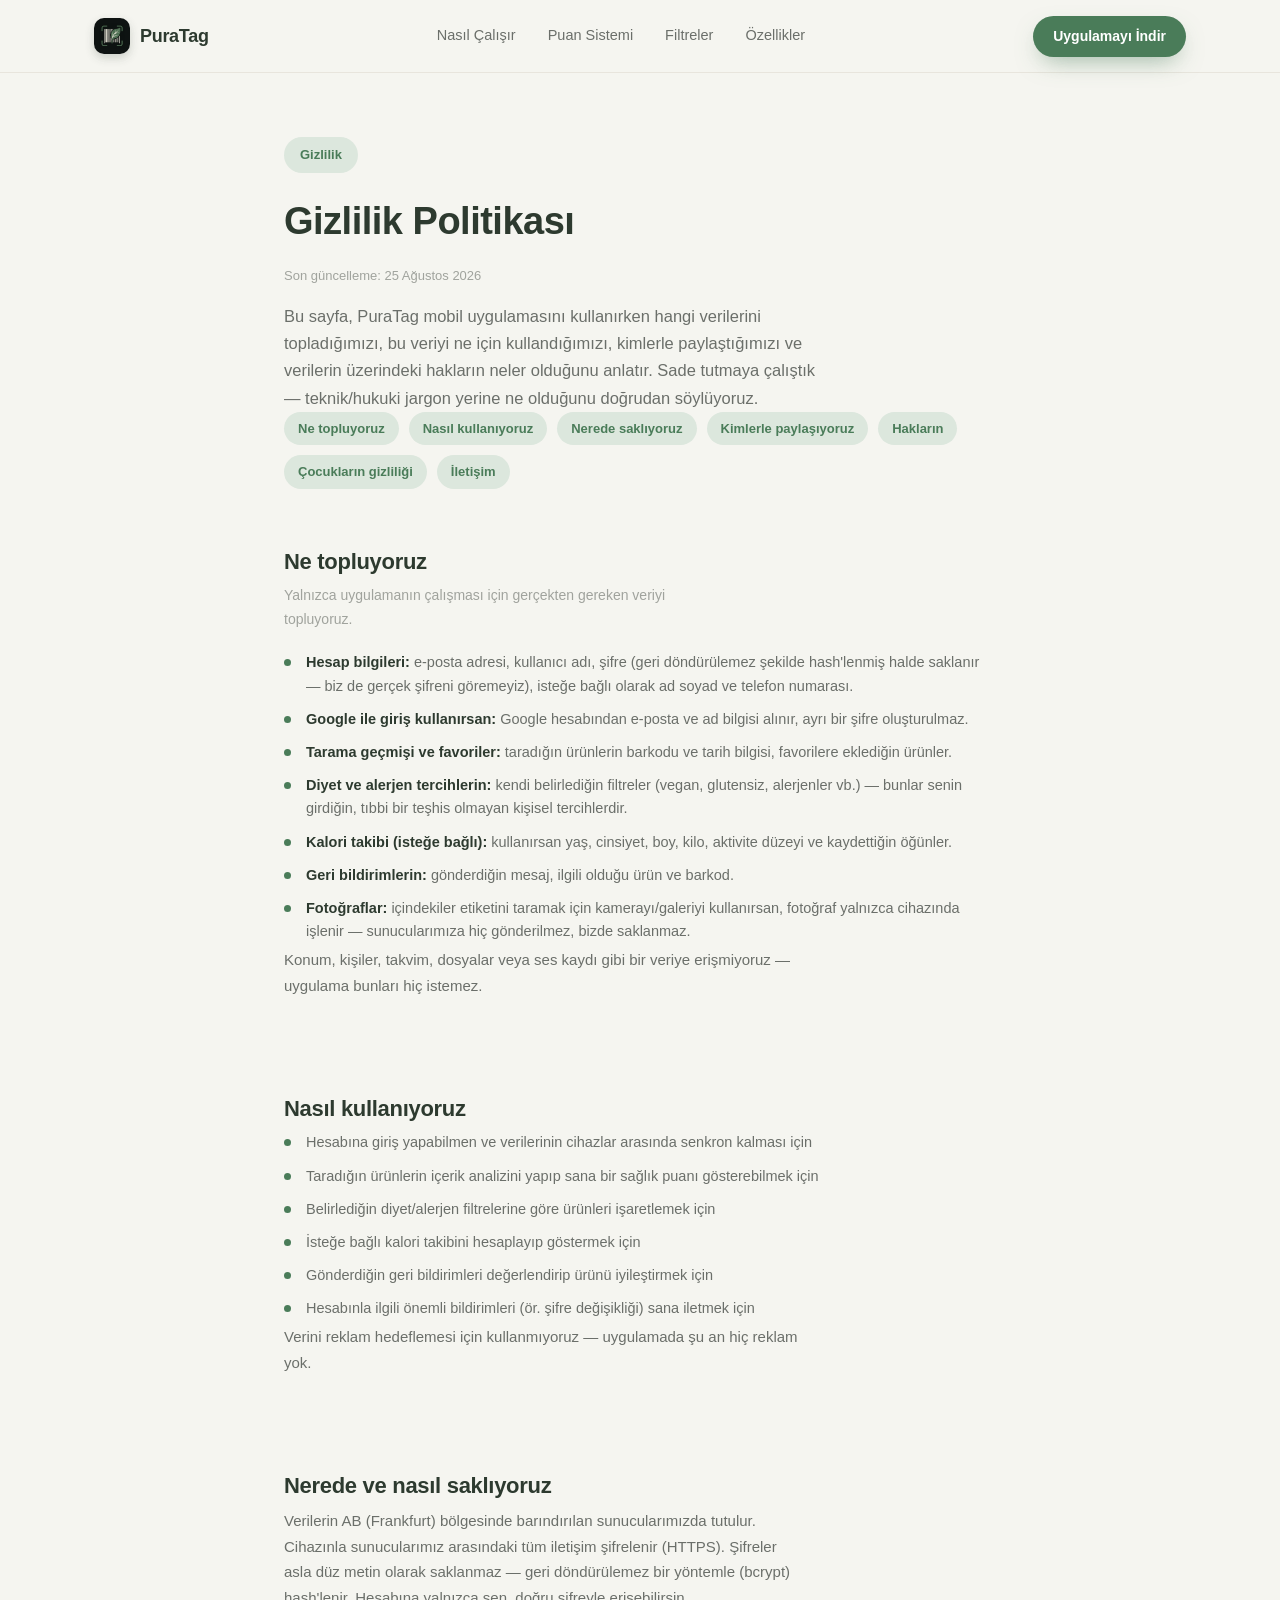
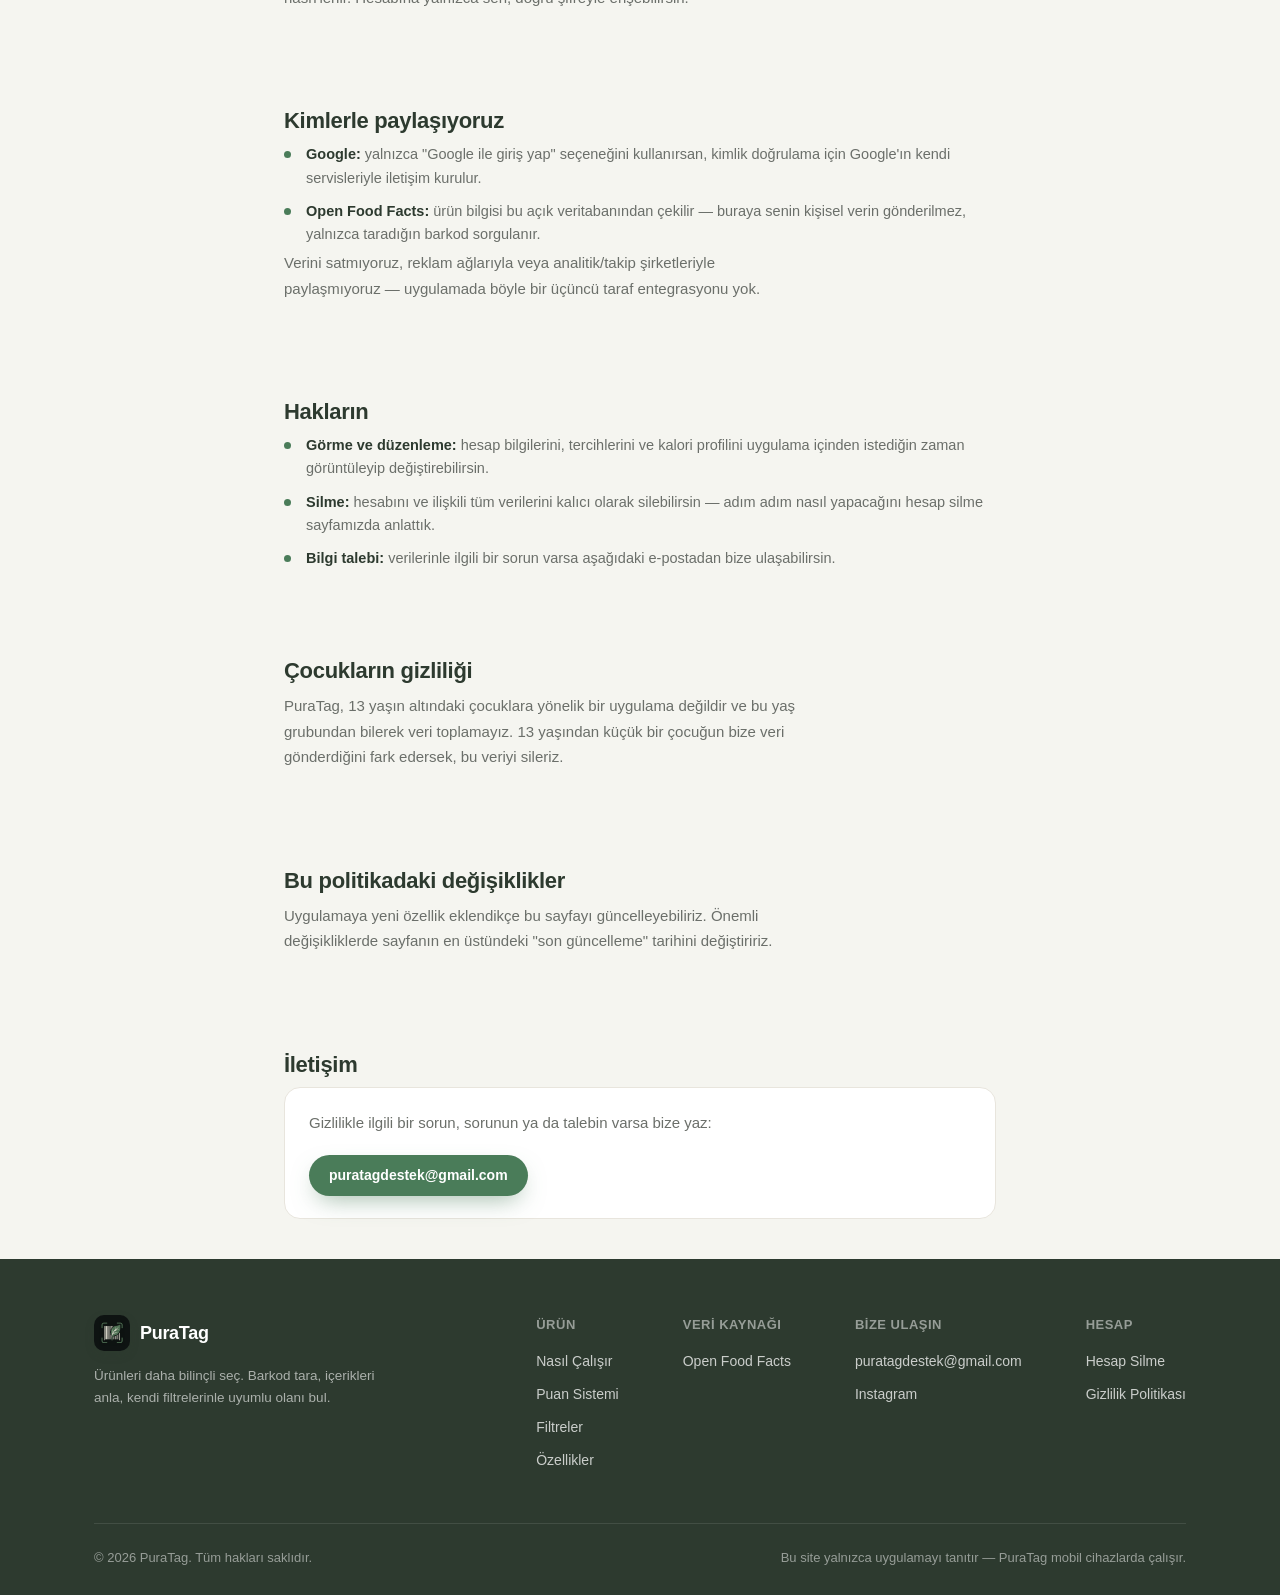
==== gizlilik/index.html @ f39dd566 "Add privacy policy page Play Console requires a linked privacy policy for submission. Covers what's " ====
<!DOCTYPE html>
<html lang="tr">
<head>
<meta charset="UTF-8">
<meta name="viewport" content="width=device-width, initial-scale=1.0">
<title>PuraTag — Gizlilik Politikası</title>
<meta name="description" content="PuraTag'ın hangi verileri topladığı, ne için kullandığı, kimlerle paylaştığı ve haklarınız hakkında gizlilik politikası.">
<link rel="icon" href="../assets/app_icon.png" type="image/png">
<link rel="stylesheet" href="../css/style.css">
</head>
<body>

<header class="navbar">
  <div class="container">
    <a href="../index.html" class="brand">
      <img src="../assets/app_icon.png" alt="PuraTag logosu">
      <span>PuraTag</span>
    </a>
    <nav class="nav-links">
      <a href="../index.html#nasil-calisir">Nasıl Çalışır</a>
      <a href="../index.html#puan-sistemi">Puan Sistemi</a>
      <a href="../index.html#filtreler">Filtreler</a>
      <a href="../index.html#ozellikler">Özellikler</a>
    </nav>
    <div class="nav-cta">
      <a href="../index.html#indir" class="btn btn-primary btn-sm">Uygulamayı İndir</a>
      <button class="nav-toggle" aria-label="Menüyü aç"></button>
    </div>
  </div>
</header>

<main>

  <section class="legal-hero">
    <div class="container">
      <span class="chip">Gizlilik</span>
      <h1>Gizlilik Politikası</h1>
      <p class="legal-meta">Son güncelleme: 25 Ağustos 2026</p>
      <p class="lead">
        Bu sayfa, PuraTag mobil uygulamasını kullanırken hangi verilerini
        topladığımızı, bu veriyi ne için kullandığımızı, kimlerle
        paylaştığımızı ve verilerin üzerindeki hakların neler olduğunu
        anlatır. Sade tutmaya çalıştık — teknik/hukuki jargon yerine ne
        olduğunu doğrudan söylüyoruz.
      </p>
      <div class="legal-toc">
        <a href="#topladiklarimiz">Ne topluyoruz</a>
        <a href="#kullanim">Nasıl kullanıyoruz</a>
        <a href="#saklama">Nerede saklıyoruz</a>
        <a href="#paylasim">Kimlerle paylaşıyoruz</a>
        <a href="#haklar">Hakların</a>
        <a href="#cocuklar">Çocukların gizliliği</a>
        <a href="#iletisim">İletişim</a>
      </div>
    </div>
  </section>

  <section class="legal-section" id="topladiklarimiz">
    <div class="container">
      <h2>Ne topluyoruz</h2>
      <p class="section-note">Yalnızca uygulamanın çalışması için gerçekten gereken veriyi topluyoruz.</p>
      <ul>
        <li><strong>Hesap bilgileri:</strong> e-posta adresi, kullanıcı adı, şifre (geri döndürülemez şekilde hash'lenmiş halde saklanır — biz de gerçek şifreni göremeyiz), isteğe bağlı olarak ad soyad ve telefon numarası.</li>
        <li><strong>Google ile giriş kullanırsan:</strong> Google hesabından e-posta ve ad bilgisi alınır, ayrı bir şifre oluşturulmaz.</li>
        <li><strong>Tarama geçmişi ve favoriler:</strong> taradığın ürünlerin barkodu ve tarih bilgisi, favorilere eklediğin ürünler.</li>
        <li><strong>Diyet ve alerjen tercihlerin:</strong> kendi belirlediğin filtreler (vegan, glutensiz, alerjenler vb.) — bunlar senin girdiğin, tıbbi bir teşhis olmayan kişisel tercihlerdir.</li>
        <li><strong>Kalori takibi (isteğe bağlı):</strong> kullanırsan yaş, cinsiyet, boy, kilo, aktivite düzeyi ve kaydettiğin öğünler.</li>
        <li><strong>Geri bildirimlerin:</strong> gönderdiğin mesaj, ilgili olduğu ürün ve barkod.</li>
        <li><strong>Fotoğraflar:</strong> içindekiler etiketini taramak için kamerayı/galeriyi kullanırsan, fotoğraf yalnızca cihazında işlenir — sunucularımıza hiç gönderilmez, bizde saklanmaz.</li>
      </ul>
      <p>Konum, kişiler, takvim, dosyalar veya ses kaydı gibi bir veriye erişmiyoruz — uygulama bunları hiç istemez.</p>
    </div>
  </section>

  <section class="legal-section" id="kullanim">
    <div class="container">
      <h2>Nasıl kullanıyoruz</h2>
      <ul>
        <li>Hesabına giriş yapabilmen ve verilerinin cihazlar arasında senkron kalması için</li>
        <li>Taradığın ürünlerin içerik analizini yapıp sana bir sağlık puanı gösterebilmek için</li>
        <li>Belirlediğin diyet/alerjen filtrelerine göre ürünleri işaretlemek için</li>
        <li>İsteğe bağlı kalori takibini hesaplayıp göstermek için</li>
        <li>Gönderdiğin geri bildirimleri değerlendirip ürünü iyileştirmek için</li>
        <li>Hesabınla ilgili önemli bildirimleri (ör. şifre değişikliği) sana iletmek için</li>
      </ul>
      <p>Verini reklam hedeflemesi için kullanmıyoruz — uygulamada şu an hiç reklam yok.</p>
    </div>
  </section>

  <section class="legal-section" id="saklama">
    <div class="container">
      <h2>Nerede ve nasıl saklıyoruz</h2>
      <p>
        Verilerin AB (Frankfurt) bölgesinde barındırılan sunucularımızda tutulur.
        Cihazınla sunucularımız arasındaki tüm iletişim şifrelenir (HTTPS).
        Şifreler asla düz metin olarak saklanmaz — geri döndürülemez bir
        yöntemle (bcrypt) hash'lenir. Hesabına yalnızca sen, doğru şifreyle
        erişebilirsin.
      </p>
    </div>
  </section>

  <section class="legal-section" id="paylasim">
    <div class="container">
      <h2>Kimlerle paylaşıyoruz</h2>
      <ul>
        <li><strong>Google:</strong> yalnızca "Google ile giriş yap" seçeneğini kullanırsan, kimlik doğrulama için Google'ın kendi servisleriyle iletişim kurulur.</li>
        <li><strong>Open Food Facts:</strong> ürün bilgisi bu açık veritabanından çekilir — buraya senin kişisel verin gönderilmez, yalnızca taradığın barkod sorgulanır.</li>
      </ul>
      <p>Verini satmıyoruz, reklam ağlarıyla veya analitik/takip şirketleriyle paylaşmıyoruz — uygulamada böyle bir üçüncü taraf entegrasyonu yok.</p>
    </div>
  </section>

  <section class="legal-section" id="haklar">
    <div class="container">
      <h2>Hakların</h2>
      <ul>
        <li><strong>Görme ve düzenleme:</strong> hesap bilgilerini, tercihlerini ve kalori profilini uygulama içinden istediğin zaman görüntüleyip değiştirebilirsin.</li>
        <li><strong>Silme:</strong> hesabını ve ilişkili tüm verilerini kalıcı olarak silebilirsin — adım adım nasıl yapacağını <a href="../hesap-silme/">hesap silme sayfamızda</a> anlattık.</li>
        <li><strong>Bilgi talebi:</strong> verilerinle ilgili bir sorun varsa aşağıdaki e-postadan bize ulaşabilirsin.</li>
      </ul>
    </div>
  </section>

  <section class="legal-section" id="cocuklar">
    <div class="container">
      <h2>Çocukların gizliliği</h2>
      <p>
        PuraTag, 13 yaşın altındaki çocuklara yönelik bir uygulama değildir
        ve bu yaş grubundan bilerek veri toplamayız. 13 yaşından küçük bir
        çocuğun bize veri gönderdiğini fark edersek, bu veriyi sileriz.
      </p>
    </div>
  </section>

  <section class="legal-section">
    <div class="container">
      <h2>Bu politikadaki değişiklikler</h2>
      <p>
        Uygulamaya yeni özellik eklendikçe bu sayfayı güncelleyebiliriz.
        Önemli değişikliklerde sayfanın en üstündeki "son güncelleme"
        tarihini değiştiririz.
      </p>
    </div>
  </section>

  <section class="legal-section" id="iletisim">
    <div class="container">
      <h2>İletişim</h2>
      <div class="legal-card">
        <p>Gizlilikle ilgili bir sorun, sorunun ya da talebin varsa bize yaz:</p>
        <a class="btn btn-primary btn-sm" href="mailto:puratagdestek@gmail.com">puratagdestek@gmail.com</a>
      </div>
    </div>
  </section>

</main>

<footer>
  <div class="container">
    <div class="footer-top">
      <div class="footer-brand">
        <a href="../index.html" class="brand"><img src="../assets/app_icon.png" alt="PuraTag logosu"><span>PuraTag</span></a>
        <p>Ürünleri daha bilinçli seç. Barkod tara, içerikleri anla, kendi filtrelerinle uyumlu olanı bul.</p>
      </div>
      <div class="footer-cols">
        <div class="footer-col">
          <h5>Ürün</h5>
          <a href="../index.html#nasil-calisir">Nasıl Çalışır</a>
          <a href="../index.html#puan-sistemi">Puan Sistemi</a>
          <a href="../index.html#filtreler">Filtreler</a>
          <a href="../index.html#ozellikler">Özellikler</a>
        </div>
        <div class="footer-col">
          <h5>Veri Kaynağı</h5>
          <a href="https://world.openfoodfacts.org/" target="_blank" rel="noopener">Open Food Facts</a>
        </div>
        <div class="footer-col">
          <h5>Bize Ulaşın</h5>
          <a href="https://mail.google.com/mail/?view=cm&amp;fs=1&amp;to=puratagdestek@gmail.com" target="_blank" rel="noopener">puratagdestek@gmail.com</a>
          <a href="https://www.instagram.com/puratag_app/?utm_source=qr&amp;r=nametag" target="_blank" rel="noopener">Instagram</a>
        </div>
        <div class="footer-col">
          <h5>Hesap</h5>
          <a href="../hesap-silme/">Hesap Silme</a>
          <a href="./">Gizlilik Politikası</a>
        </div>
      </div>
    </div>
    <div class="footer-bottom">
      <span>© 2026 PuraTag. Tüm hakları saklıdır.</span>
      <span>Bu site yalnızca uygulamayı tanıtır — PuraTag mobil cihazlarda çalışır.</span>
    </div>
  </div>
</footer>

<script src="../js/script.js"></script>
</body>
</html>
---- css/style.css ----
/* PuraTag — Tanıtım Sitesi
   Renk paleti mobil uygulamayla birebir aynı (lib/theme/app_theme.dart) */

:root {
  --salvia: #4A7C59;
  --salvia-dark: #3D5A47;
  --mint: #DCE7DD;
  --mist-blue: #E5EEF2;
  --beige: #F5F5F0;
  --honey: #E48900;
  --dark-green: #2D3A2F;
  --navy: #2D3C59;

  --risk-high: #BE0000;
  --risk-medium: #E48900;
  --risk-low: #FBC02D;
  --risk-bonus: #8DB355;
  --risk-unknown: #B8B5AC;

  --text-primary: #2D3A2F;
  --text-secondary: #6B6F6A;
  --text-tertiary: #A0A39D;

  --card-bg: #ffffff;
  --divider: #E8E5DD;
  --shadow: 0 20px 50px -12px rgba(45, 58, 47, 0.12);

  --radius-s: 8px;
  --radius-m: 12px;
  --radius-l: 16px;
  --radius-xl: 24px;
  --radius-pill: 999px;
}

* { box-sizing: border-box; margin: 0; padding: 0; }

html { scroll-behavior: smooth; overflow-x: hidden; width: 100%; }

body {
  font-family: -apple-system, BlinkMacSystemFont, "Segoe UI", Roboto, "Helvetica Neue", Arial, sans-serif;
  background: var(--beige);
  color: var(--text-primary);
  line-height: 1.5;
  overflow-x: hidden;
  width: 100%;
}

img { max-width: 100%; display: block; }
a { text-decoration: none; color: inherit; }
ul { list-style: none; }
button { font: inherit; cursor: pointer; border: none; background: none; }

.container {
  width: 100%;
  max-width: 1140px;
  margin: 0 auto;
  padding: 0 24px;
}

section { position: relative; }

/* ===== Buttons ===== */
.btn {
  display: inline-flex;
  align-items: center;
  justify-content: center;
  gap: 8px;
  padding: 14px 28px;
  border-radius: var(--radius-pill);
  font-weight: 600;
  font-size: 15px;
  transition: transform 0.2s ease, box-shadow 0.2s ease, background 0.2s ease;
  white-space: nowrap;
}
.btn-primary {
  background: var(--salvia);
  color: #fff;
  box-shadow: 0 10px 24px -8px rgba(74, 124, 89, 0.55);
}
.btn-primary:hover { transform: translateY(-2px); box-shadow: 0 14px 30px -8px rgba(74, 124, 89, 0.6); }
.btn-outline {
  background: transparent;
  color: var(--salvia);
  border: 1.5px solid var(--salvia);
}
.btn-outline:hover { background: rgba(74, 124, 89, 0.08); }
.btn-sm { padding: 10px 20px; font-size: 14px; }

/* ===== Navbar ===== */
.navbar {
  position: sticky;
  top: 0;
  z-index: 100;
  background: rgba(245, 245, 240, 0.85);
  backdrop-filter: blur(12px);
  -webkit-backdrop-filter: blur(12px);
  border-bottom: 1px solid var(--divider);
}
.navbar .container {
  height: 72px;
  display: flex;
  align-items: center;
  justify-content: space-between;
}
.brand { display: flex; align-items: center; gap: 10px; }
.brand img {
  width: 36px; height: 36px;
  border-radius: 10px;
  box-shadow: 0 4px 10px rgba(45, 58, 47, 0.2);
}
.brand span {
  font-size: 18px;
  font-weight: 700;
  letter-spacing: -0.3px;
  color: var(--text-primary);
}
.nav-links {
  display: flex;
  align-items: center;
  gap: 32px;
}
.nav-links a {
  font-size: 14.5px;
  font-weight: 500;
  color: var(--text-secondary);
  transition: color 0.2s ease;
}
.nav-links a:hover { color: var(--salvia); }
.nav-cta { display: flex; align-items: center; gap: 20px; }

.nav-toggle {
  display: none;
  width: 40px; height: 40px;
  align-items: center;
  justify-content: center;
}
.nav-toggle span,
.nav-toggle::before,
.nav-toggle::after {
  content: "";
  display: block;
  width: 20px;
  height: 2px;
  background: var(--text-primary);
  position: relative;
  transition: all 0.25s ease;
}
.nav-toggle::before { transform: translateY(-6px); }
.nav-toggle::after { transform: translateY(4px); }

/* ===== Hero ===== */
.hero {
  padding: 72px 0 40px;
  overflow: hidden;
}
.hero .container {
  display: grid;
  grid-template-columns: 1.05fr 0.95fr;
  align-items: center;
  gap: 48px;
}
.blob {
  position: absolute;
  border-radius: 50%;
  filter: blur(2px);
  z-index: 0;
  opacity: 0.7;
}
.blob-1 { width: 320px; height: 320px; background: var(--mint); top: -80px; right: -60px; }
.blob-2 { width: 260px; height: 260px; background: var(--mist-blue); bottom: -40px; left: -100px; }

.chip {
  display: inline-flex;
  align-items: center;
  gap: 8px;
  padding: 8px 16px;
  background: var(--mint);
  color: var(--salvia);
  border-radius: var(--radius-pill);
  font-size: 13px;
  font-weight: 600;
  margin-bottom: 20px;
}

.hero-copy { position: relative; z-index: 1; }
.hero-copy h1 {
  font-size: 44px;
  font-weight: 800;
  line-height: 1.15;
  letter-spacing: -0.5px;
  color: var(--text-primary);
  margin-bottom: 20px;
}
.hero-copy h1 .accent { color: var(--salvia); }
.hero-copy p.lead {
  font-size: 17px;
  color: var(--text-secondary);
  line-height: 1.65;
  max-width: 460px;
  margin-bottom: 32px;
}

.store-buttons { display: flex; gap: 14px; flex-wrap: wrap; margin-bottom: 28px; }
.store-btn {
  display: flex;
  align-items: center;
  gap: 10px;
  padding: 12px 20px;
  background: var(--dark-green);
  color: #fff;
  border-radius: var(--radius-m);
  transition: transform 0.2s ease, background 0.2s ease;
}
.store-btn:hover { transform: translateY(-2px); background: #24302a; }
.store-btn.disabled { opacity: 0.55; cursor: default; }
.store-btn.disabled:hover { transform: none; background: var(--dark-green); }
.store-btn svg { width: 22px; height: 22px; flex-shrink: 0; }
.store-btn .store-text { display: flex; flex-direction: column; line-height: 1.2; }
.store-btn .store-text small { font-size: 10.5px; opacity: 0.8; }
.store-btn .store-text strong { font-size: 15px; font-weight: 600; }

.trust-row {
  display: flex;
  gap: 24px;
  flex-wrap: wrap;
  color: var(--text-tertiary);
  font-size: 13px;
  font-weight: 500;
}
.trust-row span { display: flex; align-items: center; gap: 6px; }
.trust-row svg { width: 16px; height: 16px; color: var(--risk-bonus); }

/* ===== Hero phone mockup ===== */
.hero-visual { position: relative; z-index: 1; display: flex; justify-content: center; }
.phone {
  width: 280px;
  background: #fff;
  border-radius: 40px;
  border: 8px solid var(--dark-green);
  box-shadow: var(--shadow);
  overflow: hidden;
  animation: float 5s ease-in-out infinite;
}
.phone-notch {
  height: 22px;
  background: var(--dark-green);
  border-radius: 0 0 16px 16px;
  width: 110px;
  margin: 0 auto;
}
.phone-screen { background: var(--beige); padding: 18px 16px 24px; min-height: 480px; }
.phone-topbar { display: flex; align-items: center; gap: 8px; margin-bottom: 18px; }
.phone-topbar img { width: 24px; height: 24px; border-radius: 6px; }
.phone-topbar strong { font-size: 13px; }

.score-card {
  background: #fff;
  border-radius: var(--radius-l);
  padding: 20px;
  box-shadow: 0 12px 30px -10px rgba(74,124,89,0.18);
  text-align: center;
  margin-bottom: 16px;
}
.score-ring {
  width: 96px; height: 96px;
  margin: 0 auto 12px;
  border-radius: 50%;
  background: conic-gradient(var(--salvia) 0 78%, var(--mint) 78% 100%);
  display: flex; align-items: center; justify-content: center;
  position: relative;
}
.score-ring::before {
  content: "";
  position: absolute;
  width: 74px; height: 74px;
  background: #fff;
  border-radius: 50%;
}
.score-ring .score-value { position: relative; z-index: 1; font-weight: 800; font-size: 22px; color: var(--text-primary); }
.score-ring .score-value small { display: block; font-size: 9px; font-weight: 500; color: var(--text-tertiary); }
.score-card h4 { font-size: 14px; font-weight: 700; margin-bottom: 2px; }
.score-card p { font-size: 11.5px; color: var(--text-tertiary); }

.mini-ing {
  display: flex; align-items: center; gap: 8px;
  padding: 9px 12px;
  background: #fff;
  border-radius: var(--radius-m);
  margin-bottom: 8px;
  box-shadow: 0 4px 12px -6px rgba(45,58,47,0.08);
}
.mini-ing .dot { width: 8px; height: 8px; border-radius: 50%; flex-shrink: 0; }
.mini-ing .label { flex: 1; font-size: 12px; font-weight: 500; }
.mini-ing .risk { font-size: 10px; color: var(--text-tertiary); }

.floating-tag {
  position: absolute;
  padding: 6px 12px;
  border-radius: var(--radius-pill);
  font-size: 11px;
  font-weight: 600;
  box-shadow: 0 6px 16px -6px rgba(45,58,47,0.2);
  background: #fff;
}
.tag-1 { top: 40px; left: -30px; color: var(--salvia); background: #fff; }
.tag-2 { top: 90px; right: -34px; color: var(--risk-bonus); }
.tag-3 { bottom: 60px; left: -24px; color: var(--honey); }

@media (max-width: 480px) {
  .tag-1 { left: 0; }
  .tag-2 { right: 0; }
  .tag-3 { left: 0; }
}

@keyframes float {
  0%, 100% { transform: translateY(0); }
  50% { transform: translateY(-14px); }
}

/* ===== Section heading ===== */
.section-head { text-align: center; max-width: 620px; margin: 0 auto 56px; }
.section-head .chip { margin-bottom: 16px; }
.section-head h2 {
  font-size: 34px;
  font-weight: 800;
  letter-spacing: -0.5px;
  margin-bottom: 14px;
}
.section-head p { color: var(--text-secondary); font-size: 16px; line-height: 1.6; }

/* ===== How it works ===== */
.steps { padding: 100px 0 80px; }
.steps-grid {
  display: grid;
  grid-template-columns: repeat(3, 1fr);
  gap: 28px;
}
.step-card {
  display: flex;
  align-items: flex-start;
  gap: 18px;
  background: #fff;
  border-radius: var(--radius-xl);
  padding: 26px 24px;
  box-shadow: 0 4px 24px -12px rgba(45,58,47,0.1);
  border: 1px solid var(--divider);
  transition: transform 0.25s ease, box-shadow 0.25s ease;
}
.step-card:hover { transform: translateY(-6px); box-shadow: 0 20px 40px -16px rgba(45,58,47,0.18); }
.step-icon {
  position: relative;
  width: 56px; height: 56px;
  flex-shrink: 0;
  border-radius: 16px;
  display: flex; align-items: center; justify-content: center;
}
.step-icon svg { width: 26px; height: 26px; }
.step-icon.c1 { background: var(--salvia); }
.step-icon.c1 svg { color: #fff; }
.step-icon.c2 { background: var(--mist-blue); }
.step-icon.c2 svg { color: var(--navy); }
.step-icon.c3 { background: var(--mint); }
.step-icon.c3 svg { color: var(--salvia); }
.step-num {
  position: absolute;
  bottom: -6px; right: -6px;
  width: 22px; height: 22px;
  border-radius: 50%;
  background: var(--dark-green);
  color: #fff;
  display: flex; align-items: center; justify-content: center;
  font-weight: 800;
  font-size: 11px;
  box-shadow: 0 2px 6px rgba(0,0,0,0.25);
}
.step-content { min-width: 0; }
.step-card h3 { font-size: 18px; font-weight: 700; margin-bottom: 6px; }
.step-card p { color: var(--text-secondary); font-size: 14px; line-height: 1.55; }

/* ===== Score / Risk section ===== */
.score-section { padding: 80px 0; background: #fff; }
.score-explain {
  display: grid;
  grid-template-columns: 1fr 1fr;
  gap: 56px;
  align-items: center;
}
.risk-scale { display: flex; flex-direction: column; gap: 14px; margin-top: 24px; }
.risk-row {
  display: flex; align-items: center; gap: 14px;
  padding: 14px 16px;
  border-radius: var(--radius-m);
  background: var(--beige);
}
.risk-row .swatch { width: 14px; height: 14px; border-radius: 4px; flex-shrink: 0; }
.risk-row strong { font-size: 14.5px; display: block; }
.risk-row span { font-size: 12.5px; color: var(--text-secondary); }

.nova-grid { display: flex; flex-direction: column; gap: 12px; }
.nova-card {
  display: flex; align-items: flex-start; gap: 14px;
  padding: 16px;
  border-radius: var(--radius-m);
  border-left: 4px solid var(--salvia);
}
.nova-num {
  width: 26px; height: 26px;
  border-radius: 50%;
  color: #fff;
  font-size: 12px;
  font-weight: 800;
  display: flex; align-items: center; justify-content: center;
  flex-shrink: 0;
}
.nova-card h4 { font-size: 14px; font-weight: 700; margin-bottom: 3px; }
.nova-card p { font-size: 12.5px; color: var(--text-secondary); line-height: 1.5; }

/* ===== Filters section ===== */
.filters-section { padding: 90px 0; }
.filters-wrap {
  display: grid;
  grid-template-columns: 0.9fr 1.1fr;
  gap: 56px;
  align-items: center;
}
.shield-illustration {
  position: relative;
  width: 100%;
  max-width: 340px;
  aspect-ratio: 1;
  margin: 0 auto;
  display: flex; align-items: center; justify-content: center;
}
.shield-bg {
  position: absolute;
  width: 78%; height: 78%;
  border-radius: 50%;
  background: var(--mint);
  opacity: 0.7;
  animation: pulse 3s ease-in-out infinite;
}
@keyframes pulse {
  0%, 100% { transform: scale(1); }
  50% { transform: scale(1.05); }
}
.shield-shape {
  position: relative;
  z-index: 1;
  width: 44%; height: 52%;
  background: var(--salvia);
  border-radius: 50% 50% 40% 40% / 45% 45% 55% 55%;
  display: flex; align-items: center; justify-content: center;
  box-shadow: 0 16px 30px -8px rgba(74,124,89,0.4);
}
.shield-shape svg { width: 46%; height: 46%; color: #fff; }

.filter-tag {
  position: absolute;
  padding: 8px 16px;
  border-radius: var(--radius-pill);
  font-size: 12.5px;
  font-weight: 600;
  border: 1px solid;
}
.ft-1 { top: 8%; left: 0; color: var(--salvia); background: rgba(74,124,89,0.1); border-color: rgba(74,124,89,0.25); }
.ft-2 { top: 24%; right: 2%; color: #4E7A57; background: rgba(78,122,87,0.1); border-color: rgba(78,122,87,0.25); }
.ft-3 { bottom: 14%; left: 4%; color: var(--honey); background: rgba(228,137,0,0.1); border-color: rgba(228,137,0,0.25); }
.ft-4 { bottom: 26%; right: 0; color: var(--risk-medium); background: rgba(228,137,0,0.1); border-color: rgba(228,137,0,0.25); }

.filter-list { display: flex; flex-direction: column; gap: 16px; }
.filter-group h4 { font-size: 14px; font-weight: 700; color: var(--text-tertiary); text-transform: uppercase; letter-spacing: 0.4px; margin-bottom: 10px; }
.pill-row { display: flex; flex-wrap: wrap; gap: 8px; }
.pill {
  padding: 8px 14px;
  border-radius: var(--radius-pill);
  background: #fff;
  border: 1px solid var(--divider);
  font-size: 13px;
  font-weight: 500;
  color: var(--text-primary);
}

/* ===== Feature grid ===== */
.features { padding: 90px 0; background: #fff; }
.feature-grid {
  display: grid;
  grid-template-columns: repeat(3, 1fr);
  gap: 20px;
}
.feature-card {
  padding: 26px;
  border-radius: var(--radius-l);
  background: var(--beige);
  transition: transform 0.2s ease;
}
.feature-card:hover { transform: translateY(-4px); }
.feature-card .fi {
  width: 46px; height: 46px;
  border-radius: 12px;
  background: var(--mint);
  display: flex; align-items: center; justify-content: center;
  margin-bottom: 16px;
}
.feature-card .fi svg { width: 22px; height: 22px; color: var(--salvia); }
.feature-card h3 { font-size: 15.5px; font-weight: 700; margin-bottom: 6px; }
.feature-card p { font-size: 13.5px; color: var(--text-secondary); line-height: 1.5; }

/* ===== CTA banner ===== */
.cta-banner {
  margin: 0 auto 90px;
  max-width: 1140px;
  padding: 64px 48px;
  background: linear-gradient(135deg, var(--salvia) 0%, var(--salvia-dark) 100%);
  border-radius: var(--radius-xl);
  text-align: center;
  color: #fff;
  position: relative;
  overflow: hidden;
}
.cta-banner::before {
  content: "";
  position: absolute;
  width: 300px; height: 300px;
  background: rgba(255,255,255,0.08);
  border-radius: 50%;
  top: -120px; right: -80px;
}
.cta-banner h2 { font-size: 30px; font-weight: 800; margin-bottom: 14px; position: relative; }
.cta-banner p { font-size: 16px; opacity: 0.9; max-width: 480px; margin: 0 auto 32px; position: relative; }
.cta-banner .store-buttons { justify-content: center; position: relative; }
.cta-banner .store-btn { background: rgba(255,255,255,0.15); backdrop-filter: blur(6px); }
.cta-banner .store-btn:hover { background: rgba(255,255,255,0.25); }

/* ===== Footer ===== */
footer { background: var(--dark-green); color: rgba(255,255,255,0.85); padding: 56px 0 28px; }
.footer-top {
  display: flex;
  justify-content: space-between;
  gap: 40px;
  flex-wrap: wrap;
  padding-bottom: 40px;
  border-bottom: 1px solid rgba(255,255,255,0.1);
}
.footer-brand { max-width: 300px; }
.footer-brand .brand span { color: #fff; }
.footer-brand p { margin-top: 14px; font-size: 13.5px; color: rgba(255,255,255,0.6); line-height: 1.6; }
.footer-cols { display: flex; gap: 64px; flex-wrap: wrap; }
.footer-col h5 { font-size: 13px; font-weight: 700; text-transform: uppercase; letter-spacing: 0.5px; color: rgba(255,255,255,0.5); margin-bottom: 16px; }
.footer-col a, .footer-col span { display: block; font-size: 14px; color: rgba(255,255,255,0.75); margin-bottom: 12px; }
.footer-col a:hover { color: #fff; }
.footer-bottom {
  padding-top: 24px;
  display: flex;
  justify-content: space-between;
  align-items: center;
  flex-wrap: wrap;
  gap: 12px;
  font-size: 13px;
  color: rgba(255,255,255,0.5);
}

/* ===== Reveal-on-scroll ===== */
.reveal { opacity: 0; transform: translateY(24px); transition: opacity 0.7s ease, transform 0.7s ease; }
.reveal.in { opacity: 1; transform: translateY(0); }

/* ===== Responsive ===== */
@media (max-width: 960px) {
  .hero .container { grid-template-columns: 1fr; text-align: center; }
  .hero-copy p.lead { margin-left: auto; margin-right: auto; }
  .store-buttons, .trust-row { justify-content: center; }
  .hero-visual { order: -1; margin-bottom: 24px; }
  .steps-grid { grid-template-columns: 1fr; }
  .score-explain { grid-template-columns: 1fr; }
  .filters-wrap { grid-template-columns: 1fr; }
  .feature-grid { grid-template-columns: repeat(2, 1fr); }
  .footer-top { flex-direction: column; }
}

@media (max-width: 720px) {
  .nav-links { display: none; }
  .nav-toggle { display: flex; }
  .hero-copy h1 { font-size: 32px; }
  .section-head h2 { font-size: 26px; }
  .feature-grid { grid-template-columns: 1fr; }
  .cta-banner { padding: 48px 24px; }
  .cta-banner h2 { font-size: 24px; }
}

/* ===== İçerik sayfaları (Hesap Silme, Gizlilik vb.) ===== */
.legal-hero { padding: 64px 0 8px; }
.legal-hero .container { max-width: 760px; }
.legal-hero h1 { font-size: 38px; font-weight: 800; letter-spacing: -0.5px; margin-bottom: 16px; }
.legal-hero .lead { color: var(--text-secondary); font-size: 16.5px; line-height: 1.65; max-width: 58ch; }

.legal-section { padding: 40px 0; }
.legal-section .container { max-width: 760px; }
.legal-section h2 { font-size: 22px; font-weight: 800; letter-spacing: -0.3px; margin-bottom: 6px; }
.legal-section .section-note { color: var(--text-tertiary); font-size: 14px; margin-bottom: 20px; max-width: 58ch; }

.delete-steps { list-style: none; counter-reset: step; display: flex; flex-direction: column; gap: 10px; }
.delete-steps li {
  counter-increment: step;
  display: flex; align-items: flex-start; gap: 16px;
  background: var(--card-bg);
  border: 1px solid var(--divider);
  border-radius: var(--radius-l);
  padding: 18px 20px;
}
.delete-steps li::before {
  content: counter(step);
  flex-shrink: 0;
  width: 30px; height: 30px;
  border-radius: 50%;
  background: var(--mint);
  color: var(--salvia);
  font-weight: 800;
  font-size: 13px;
  display: flex; align-items: center; justify-content: center;
}
.delete-steps strong { display: block; font-size: 15px; font-weight: 700; margin-bottom: 2px; }
.delete-steps span { font-size: 13.5px; color: var(--text-secondary); }

.legal-card {
  background: var(--card-bg);
  border: 1px solid var(--divider);
  border-radius: var(--radius-l);
  padding: 22px 24px;
}
.legal-card p { font-size: 14.5px; color: var(--text-secondary); line-height: 1.6; margin-bottom: 12px; }
.legal-card p:last-child { margin-bottom: 0; }
.legal-card .btn { margin-top: 6px; }

.delete-table-wrap { overflow-x: auto; border: 1px solid var(--divider); border-radius: var(--radius-l); background: var(--card-bg); }
.delete-table { width: 100%; border-collapse: collapse; font-size: 13.5px; }
.delete-table th {
  text-align: left; text-transform: uppercase; letter-spacing: 0.4px;
  font-size: 11.5px; font-weight: 700; color: var(--text-tertiary);
  background: var(--beige); padding: 12px 18px; border-bottom: 1px solid var(--divider);
}
.delete-table td { padding: 14px 18px; border-bottom: 1px solid var(--divider); vertical-align: top; color: var(--text-primary); }
.delete-table tr:last-child td { border-bottom: none; }
.delete-table td small { display: block; color: var(--text-tertiary); margin-top: 2px; }
.status-pill { display: inline-block; font-size: 11.5px; font-weight: 700; padding: 4px 10px; border-radius: var(--radius-pill); white-space: nowrap; }
.status-pill.now { background: var(--mint); color: var(--salvia); }
.status-pill.later { background: rgba(228,137,0,0.12); color: var(--honey); }

.legal-meta { color: var(--text-tertiary); font-size: 13px; margin-bottom: 18px; }

.legal-section p { color: var(--text-secondary); font-size: 15px; line-height: 1.7; margin-bottom: 14px; max-width: 62ch; }
.legal-section ul { display: flex; flex-direction: column; gap: 10px; margin: 0 0 4px; }
.legal-section ul li {
  position: relative;
  padding-left: 22px;
  color: var(--text-secondary);
  font-size: 14.5px;
  line-height: 1.6;
}
.legal-section ul li::before {
  content: "";
  position: absolute; left: 0; top: 8px;
  width: 7px; height: 7px;
  border-radius: 50%;
  background: var(--salvia);
}
.legal-section ul li strong { color: var(--text-primary); }
.legal-toc { display: flex; flex-wrap: wrap; gap: 10px; margin-bottom: 8px; }
.legal-toc a {
  font-size: 13px; font-weight: 600; color: var(--salvia);
  background: var(--mint); padding: 7px 14px; border-radius: var(--radius-pill);
}

@media (max-width: 600px) {
  .legal-hero h1 { font-size: 28px; }
  .delete-steps li { padding: 14px 16px; }
}
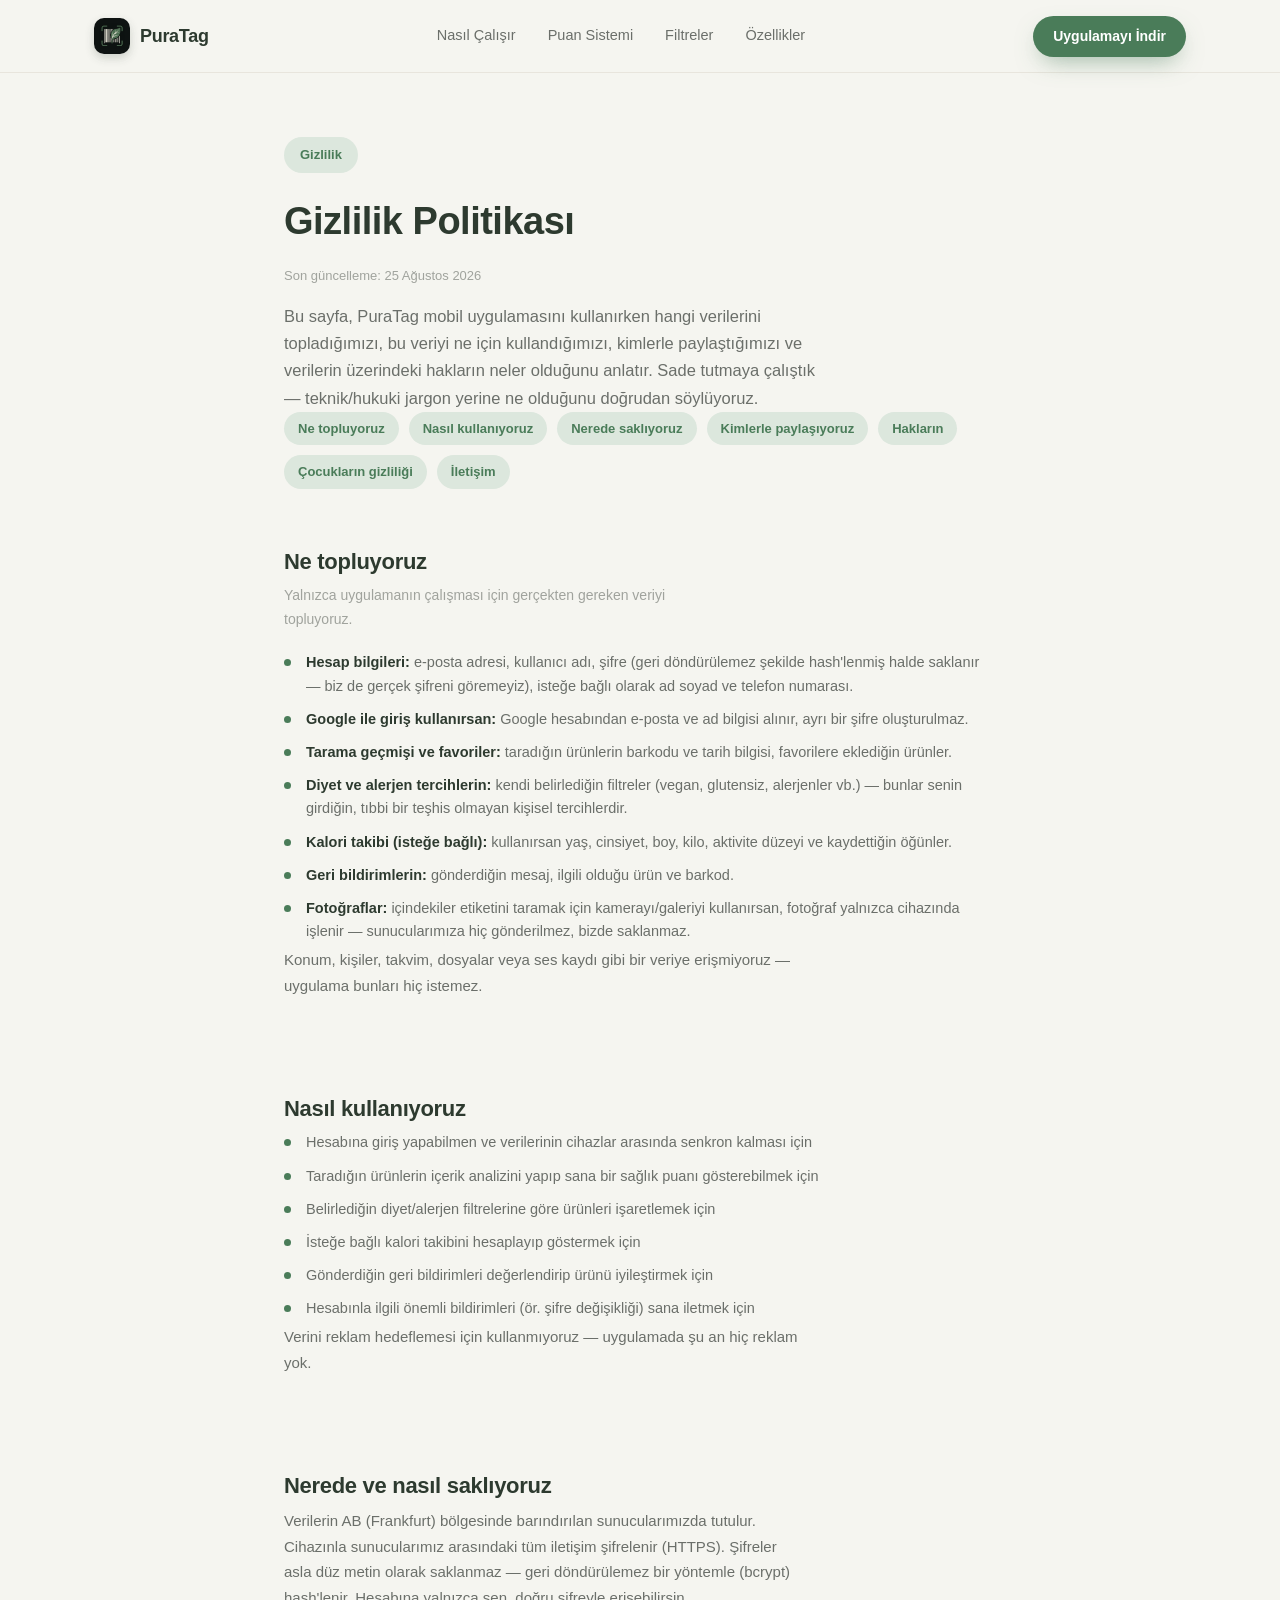
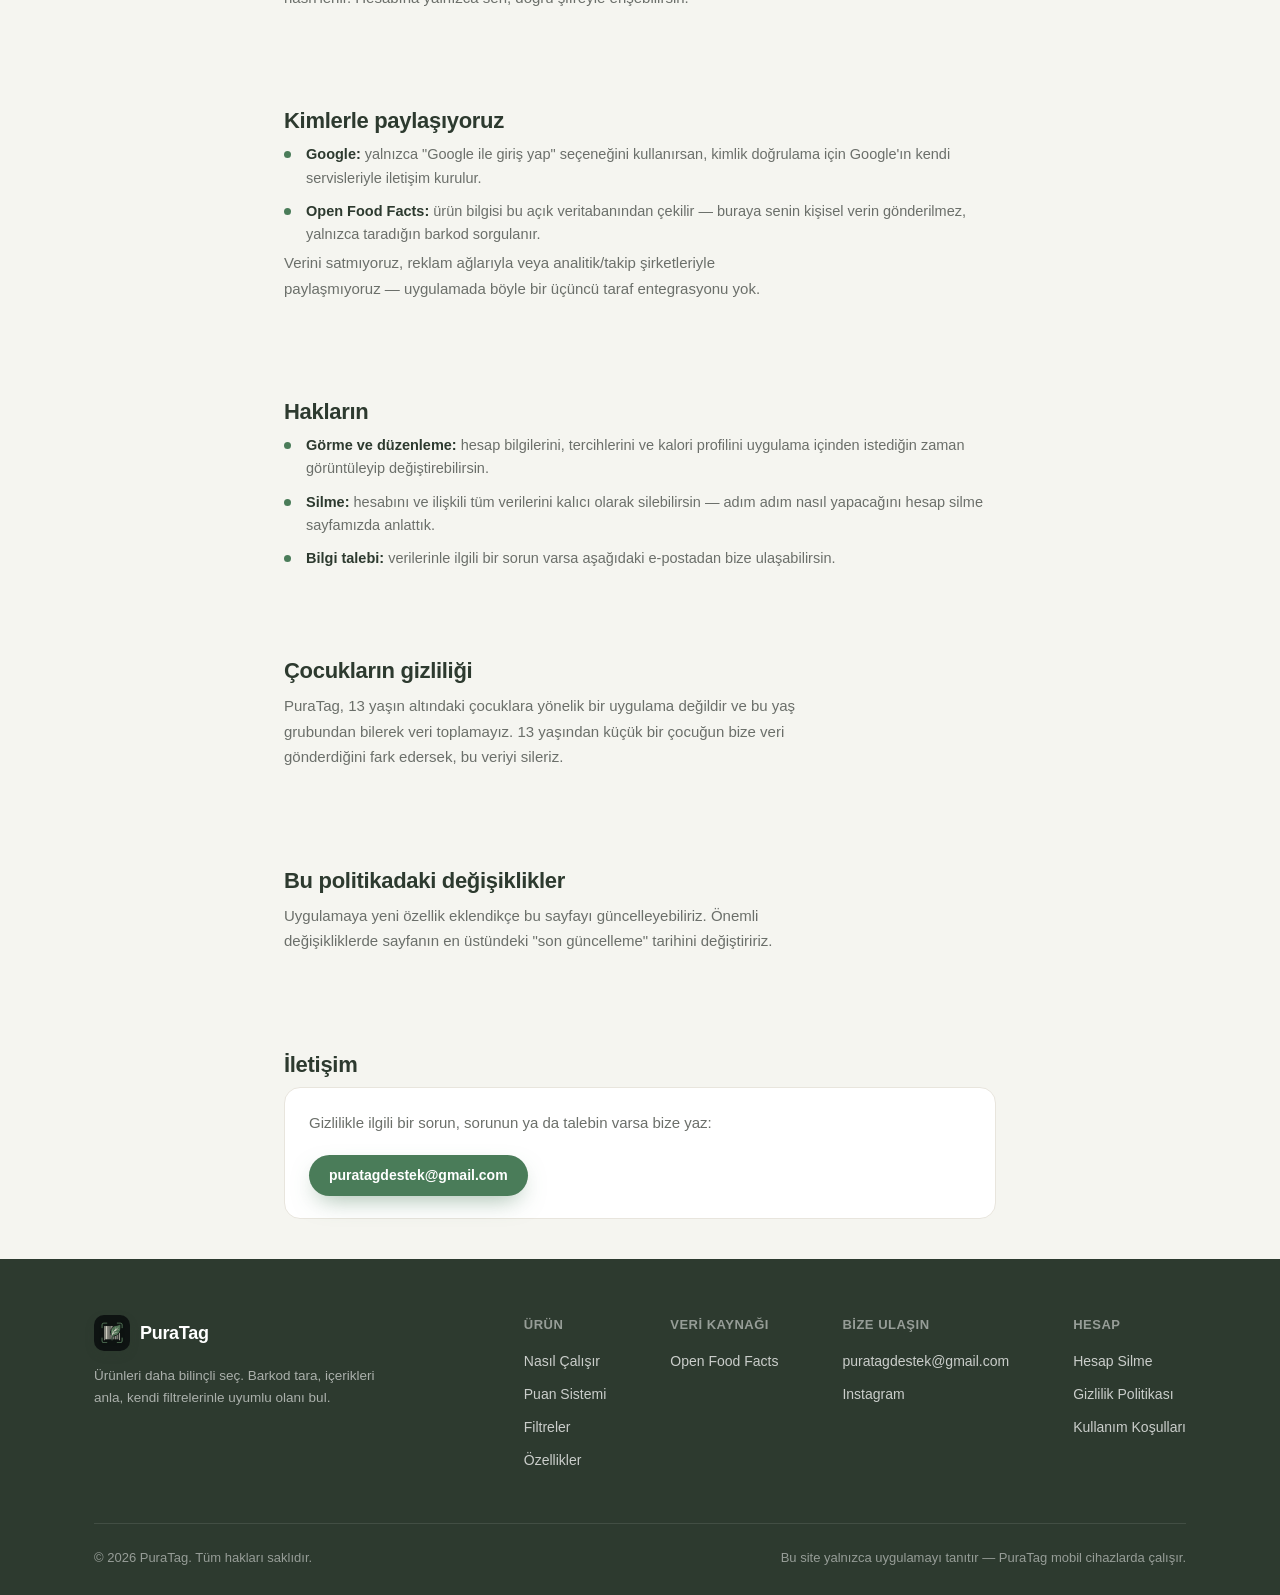
==== commit 200cf9ae: "Add a terms of service page Google's OAuth consent screen requires a public terms of service link be" ====
--- a/gizlilik/index.html
+++ b/gizlilik/index.html
@@ -184,6 +184,7 @@
           <h5>Hesap</h5>
           <a href="../hesap-silme/">Hesap Silme</a>
           <a href="./">Gizlilik Politikası</a>
+          <a href="../kullanim-kosullari/">Kullanım Koşulları</a>
         </div>
       </div>
     </div>
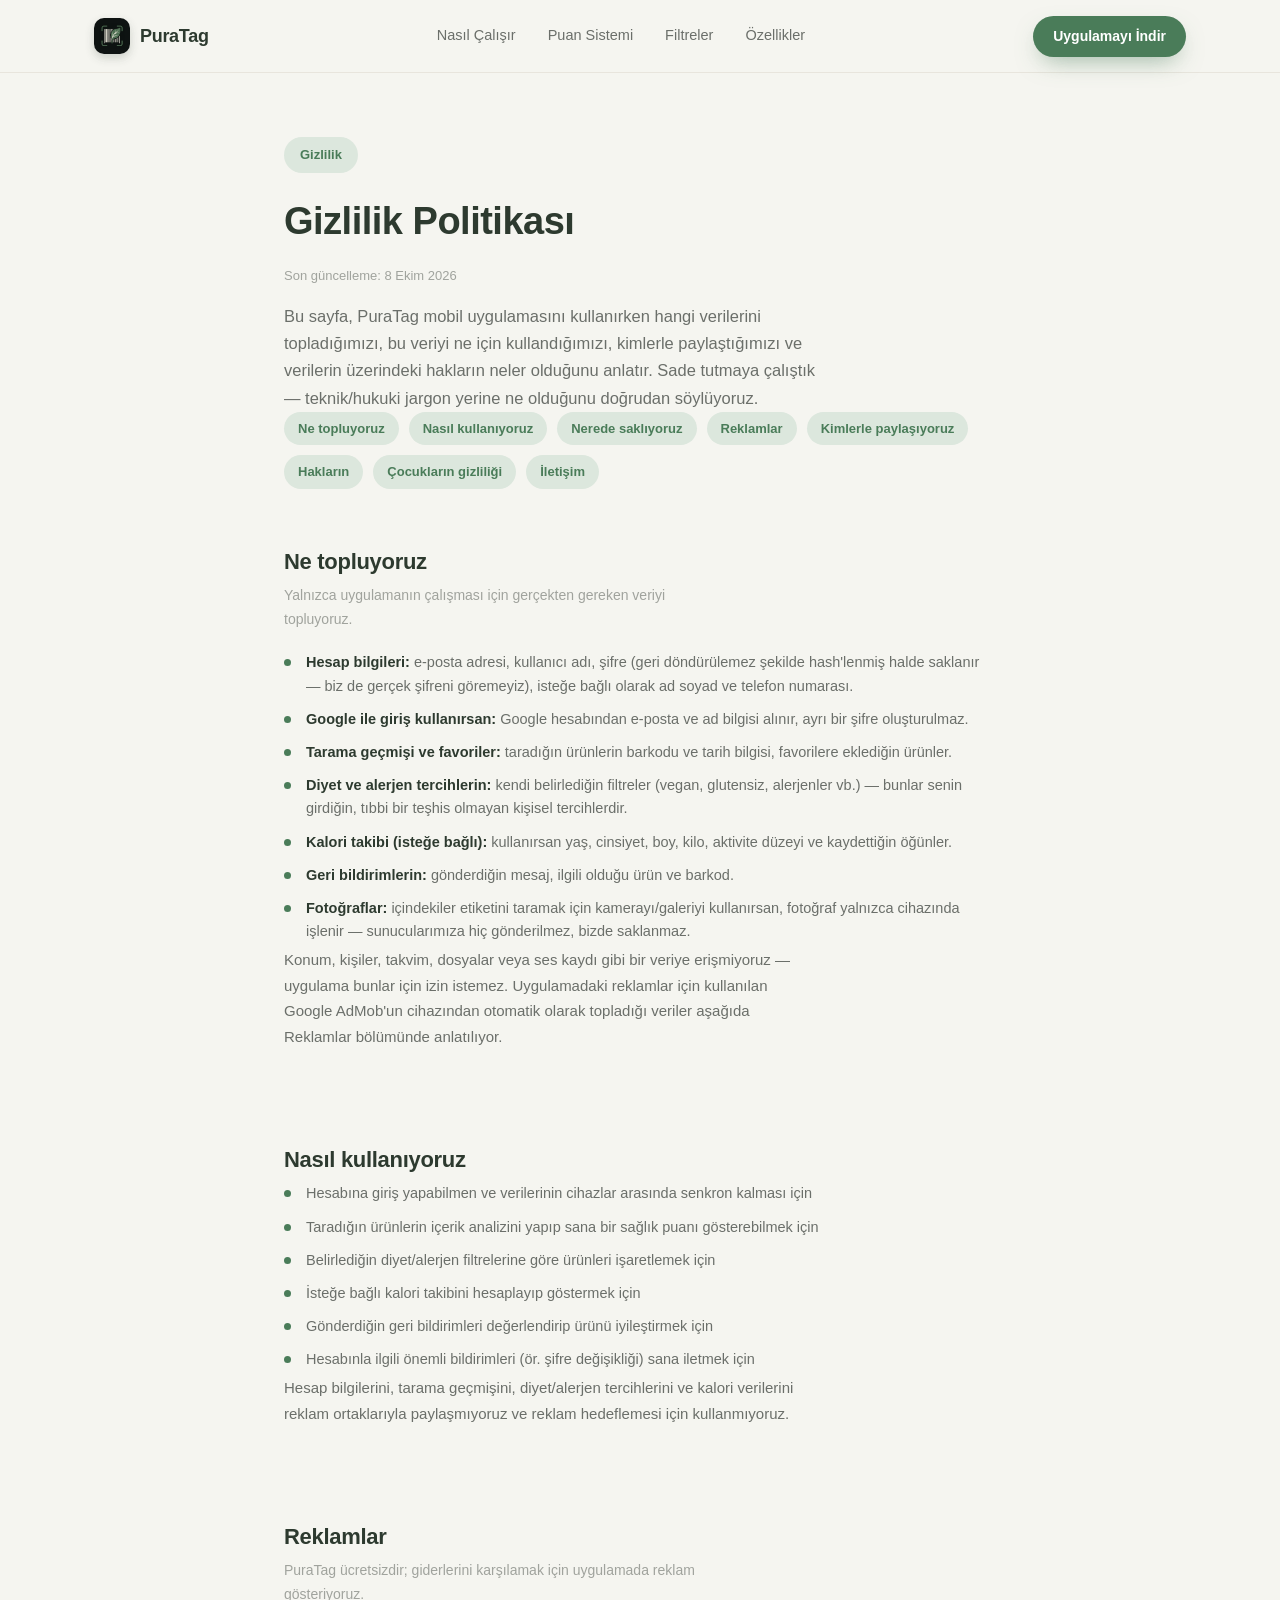
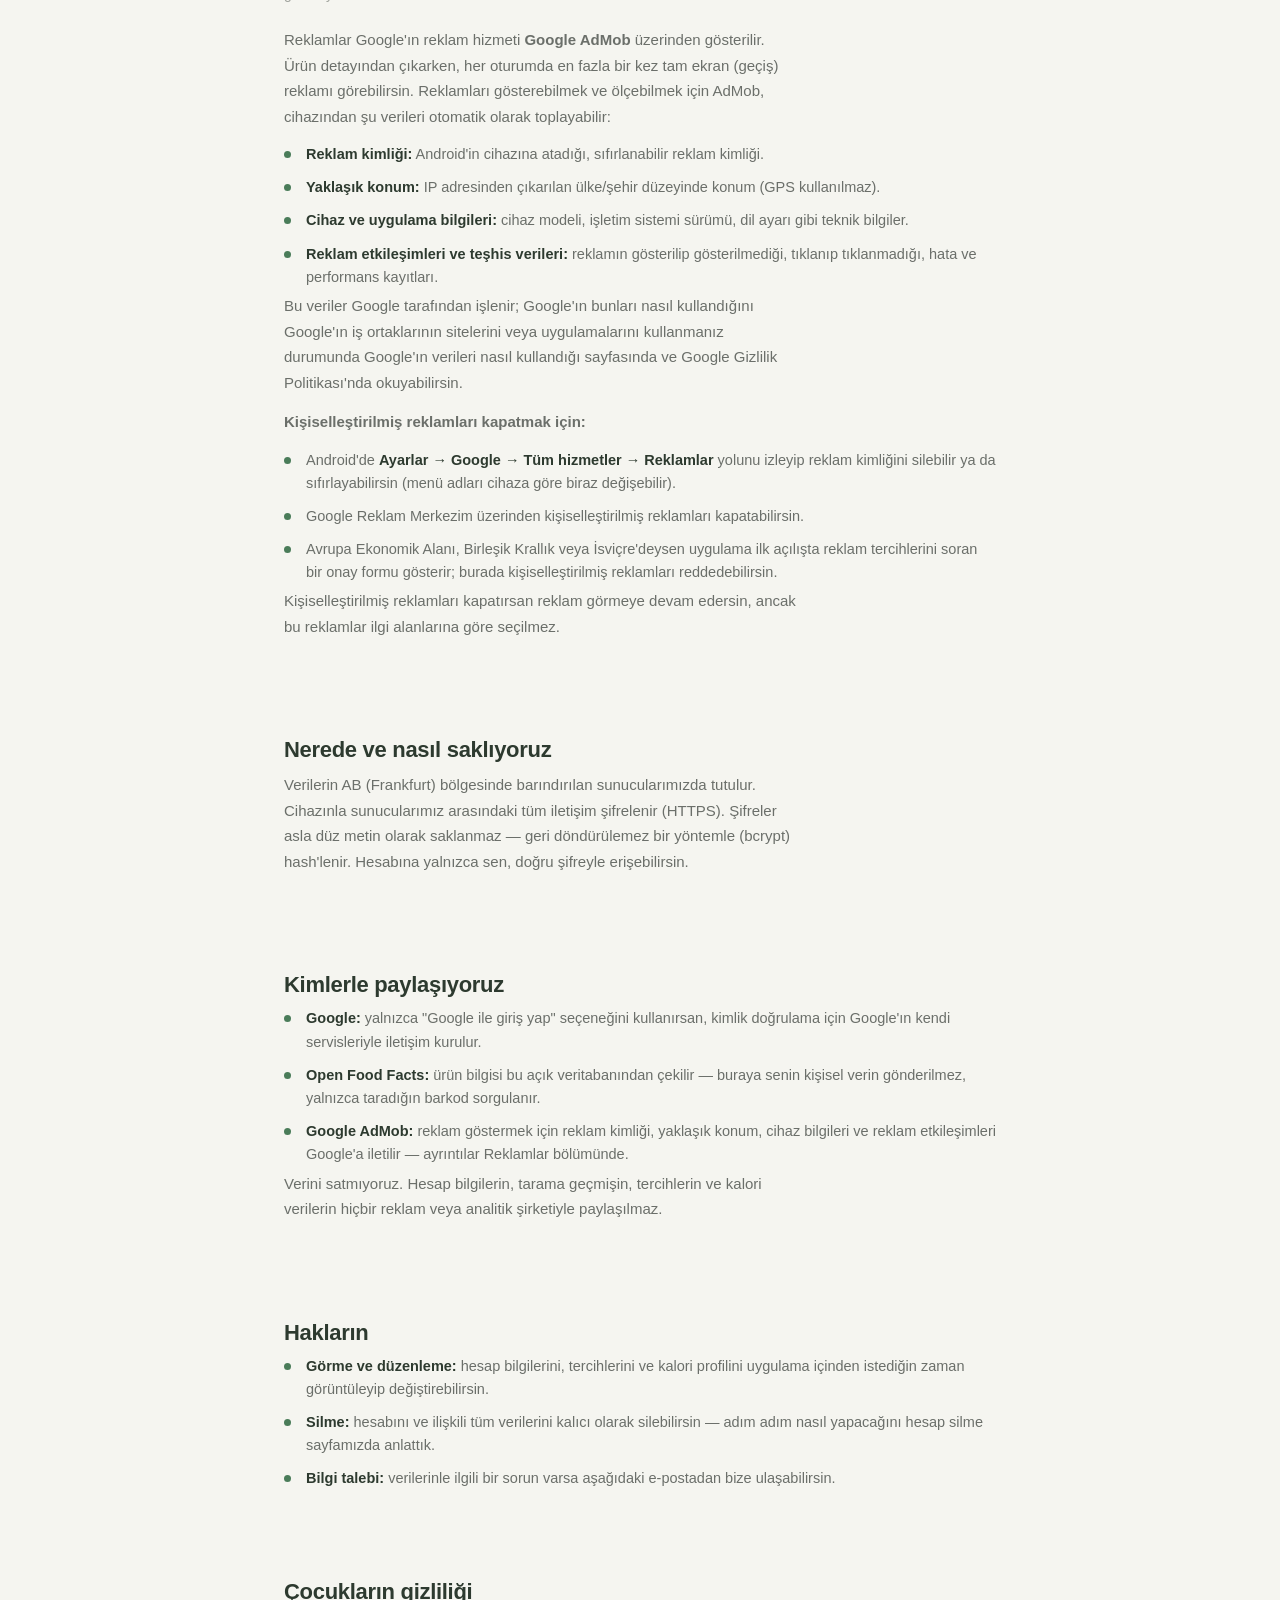
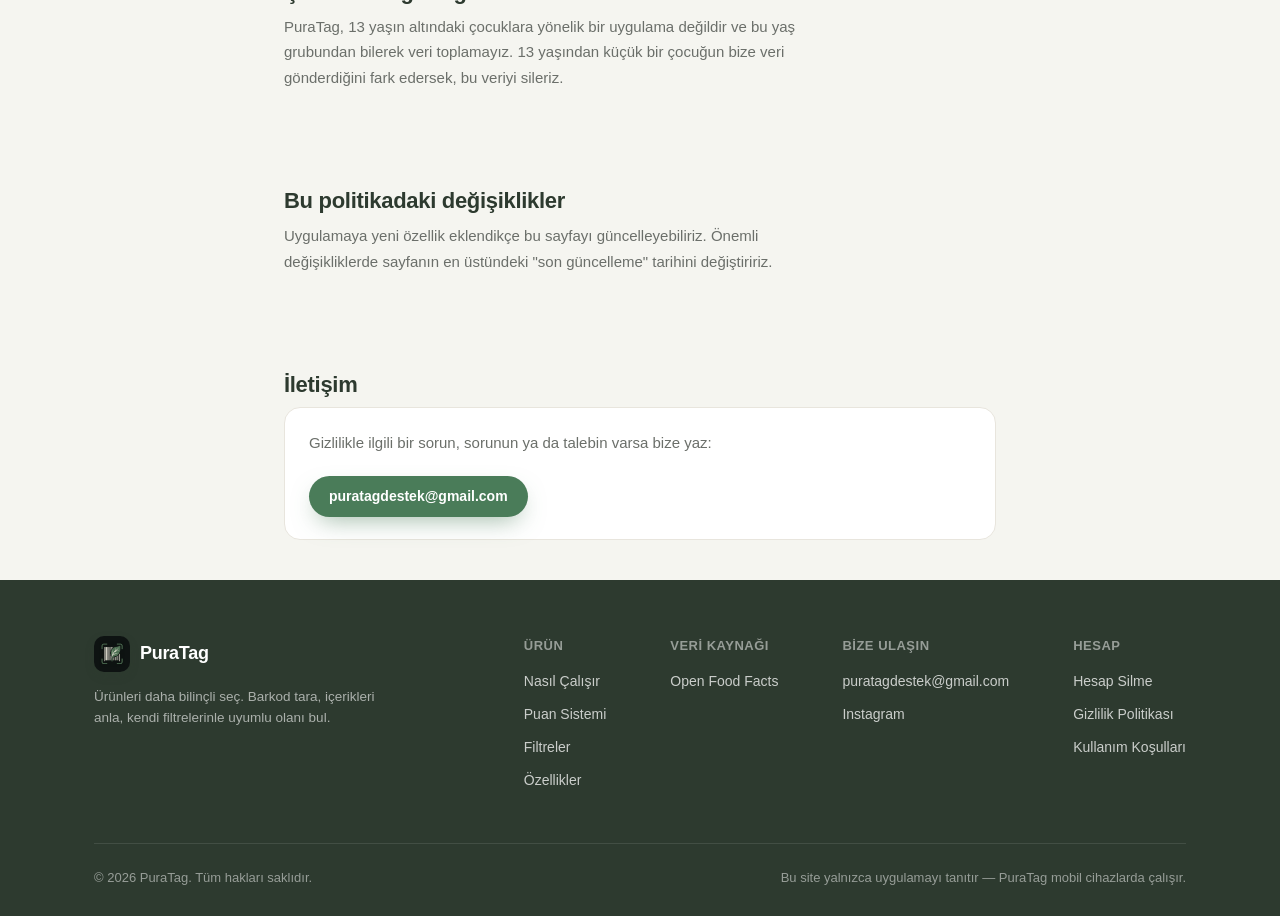
==== commit 2648fd06: "Disclose Google AdMob ads in the privacy policy Co-Authored-By: Claude Opus 5.5 <noreply@anthropic.c" ====
--- a/gizlilik/index.html
+++ b/gizlilik/index.html
@@ -35,7 +35,7 @@
     <div class="container">
       <span class="chip">Gizlilik</span>
       <h1>Gizlilik Politikası</h1>
-      <p class="legal-meta">Son güncelleme: 25 Ağustos 2026</p>
+      <p class="legal-meta">Son güncelleme: 8 Ekim 2026</p>
       <p class="lead">
         Bu sayfa, PuraTag mobil uygulamasını kullanırken hangi verilerini
         topladığımızı, bu veriyi ne için kullandığımızı, kimlerle
@@ -47,6 +47,7 @@
         <a href="#topladiklarimiz">Ne topluyoruz</a>
         <a href="#kullanim">Nasıl kullanıyoruz</a>
         <a href="#saklama">Nerede saklıyoruz</a>
+        <a href="#reklamlar">Reklamlar</a>
         <a href="#paylasim">Kimlerle paylaşıyoruz</a>
         <a href="#haklar">Hakların</a>
         <a href="#cocuklar">Çocukların gizliliği</a>
@@ -68,7 +69,7 @@
         <li><strong>Geri bildirimlerin:</strong> gönderdiğin mesaj, ilgili olduğu ürün ve barkod.</li>
         <li><strong>Fotoğraflar:</strong> içindekiler etiketini taramak için kamerayı/galeriyi kullanırsan, fotoğraf yalnızca cihazında işlenir — sunucularımıza hiç gönderilmez, bizde saklanmaz.</li>
       </ul>
-      <p>Konum, kişiler, takvim, dosyalar veya ses kaydı gibi bir veriye erişmiyoruz — uygulama bunları hiç istemez.</p>
+      <p>Konum, kişiler, takvim, dosyalar veya ses kaydı gibi bir veriye erişmiyoruz — uygulama bunlar için izin istemez. Uygulamadaki reklamlar için kullanılan Google AdMob'un cihazından otomatik olarak topladığı veriler aşağıda <a href="#reklamlar">Reklamlar</a> bölümünde anlatılıyor.</p>
     </div>
   </section>
 
@@ -83,7 +84,37 @@
         <li>Gönderdiğin geri bildirimleri değerlendirip ürünü iyileştirmek için</li>
         <li>Hesabınla ilgili önemli bildirimleri (ör. şifre değişikliği) sana iletmek için</li>
       </ul>
-      <p>Verini reklam hedeflemesi için kullanmıyoruz — uygulamada şu an hiç reklam yok.</p>
+      <p>Hesap bilgilerini, tarama geçmişini, diyet/alerjen tercihlerini ve kalori verilerini reklam ortaklarıyla paylaşmıyoruz ve reklam hedeflemesi için kullanmıyoruz.</p>
+    </div>
+  </section>
+
+  <section class="legal-section" id="reklamlar">
+    <div class="container">
+      <h2>Reklamlar</h2>
+      <p class="section-note">PuraTag ücretsizdir; giderlerini karşılamak için uygulamada reklam gösteriyoruz.</p>
+      <p>
+        Reklamlar Google'ın reklam hizmeti <strong>Google AdMob</strong> üzerinden gösterilir.
+        Ürün detayından çıkarken, her oturumda en fazla bir kez tam ekran (geçiş) reklamı görebilirsin.
+        Reklamları gösterebilmek ve ölçebilmek için AdMob, cihazından şu verileri otomatik olarak toplayabilir:
+      </p>
+      <ul>
+        <li><strong>Reklam kimliği:</strong> Android'in cihazına atadığı, sıfırlanabilir reklam kimliği.</li>
+        <li><strong>Yaklaşık konum:</strong> IP adresinden çıkarılan ülke/şehir düzeyinde konum (GPS kullanılmaz).</li>
+        <li><strong>Cihaz ve uygulama bilgileri:</strong> cihaz modeli, işletim sistemi sürümü, dil ayarı gibi teknik bilgiler.</li>
+        <li><strong>Reklam etkileşimleri ve teşhis verileri:</strong> reklamın gösterilip gösterilmediği, tıklanıp tıklanmadığı, hata ve performans kayıtları.</li>
+      </ul>
+      <p>
+        Bu veriler Google tarafından işlenir; Google'ın bunları nasıl kullandığını
+        <a href="https://policies.google.com/technologies/partner-sites?hl=tr" target="_blank" rel="noopener">Google'ın iş ortaklarının sitelerini veya uygulamalarını kullanmanız durumunda Google'ın verileri nasıl kullandığı</a>
+        sayfasında ve <a href="https://policies.google.com/privacy?hl=tr" target="_blank" rel="noopener">Google Gizlilik Politikası</a>'nda okuyabilirsin.
+      </p>
+      <p><strong>Kişiselleştirilmiş reklamları kapatmak için:</strong></p>
+      <ul>
+        <li>Android'de <strong>Ayarlar → Google → Tüm hizmetler → Reklamlar</strong> yolunu izleyip reklam kimliğini silebilir ya da sıfırlayabilirsin (menü adları cihaza göre biraz değişebilir).</li>
+        <li><a href="https://myadcenter.google.com/" target="_blank" rel="noopener">Google Reklam Merkezim</a> üzerinden kişiselleştirilmiş reklamları kapatabilirsin.</li>
+        <li>Avrupa Ekonomik Alanı, Birleşik Krallık veya İsviçre'deysen uygulama ilk açılışta reklam tercihlerini soran bir onay formu gösterir; burada kişiselleştirilmiş reklamları reddedebilirsin.</li>
+      </ul>
+      <p>Kişiselleştirilmiş reklamları kapatırsan reklam görmeye devam edersin, ancak bu reklamlar ilgi alanlarına göre seçilmez.</p>
     </div>
   </section>
 
@@ -106,8 +137,9 @@
       <ul>
         <li><strong>Google:</strong> yalnızca "Google ile giriş yap" seçeneğini kullanırsan, kimlik doğrulama için Google'ın kendi servisleriyle iletişim kurulur.</li>
         <li><strong>Open Food Facts:</strong> ürün bilgisi bu açık veritabanından çekilir — buraya senin kişisel verin gönderilmez, yalnızca taradığın barkod sorgulanır.</li>
-      </ul>
-      <p>Verini satmıyoruz, reklam ağlarıyla veya analitik/takip şirketleriyle paylaşmıyoruz — uygulamada böyle bir üçüncü taraf entegrasyonu yok.</p>
+        <li><strong>Google AdMob:</strong> reklam göstermek için reklam kimliği, yaklaşık konum, cihaz bilgileri ve reklam etkileşimleri Google'a iletilir — ayrıntılar <a href="#reklamlar">Reklamlar</a> bölümünde.</li>
+      </ul>
+      <p>Verini satmıyoruz. Hesap bilgilerin, tarama geçmişin, tercihlerin ve kalori verilerin hiçbir reklam veya analitik şirketiyle paylaşılmaz.</p>
     </div>
   </section>
 
